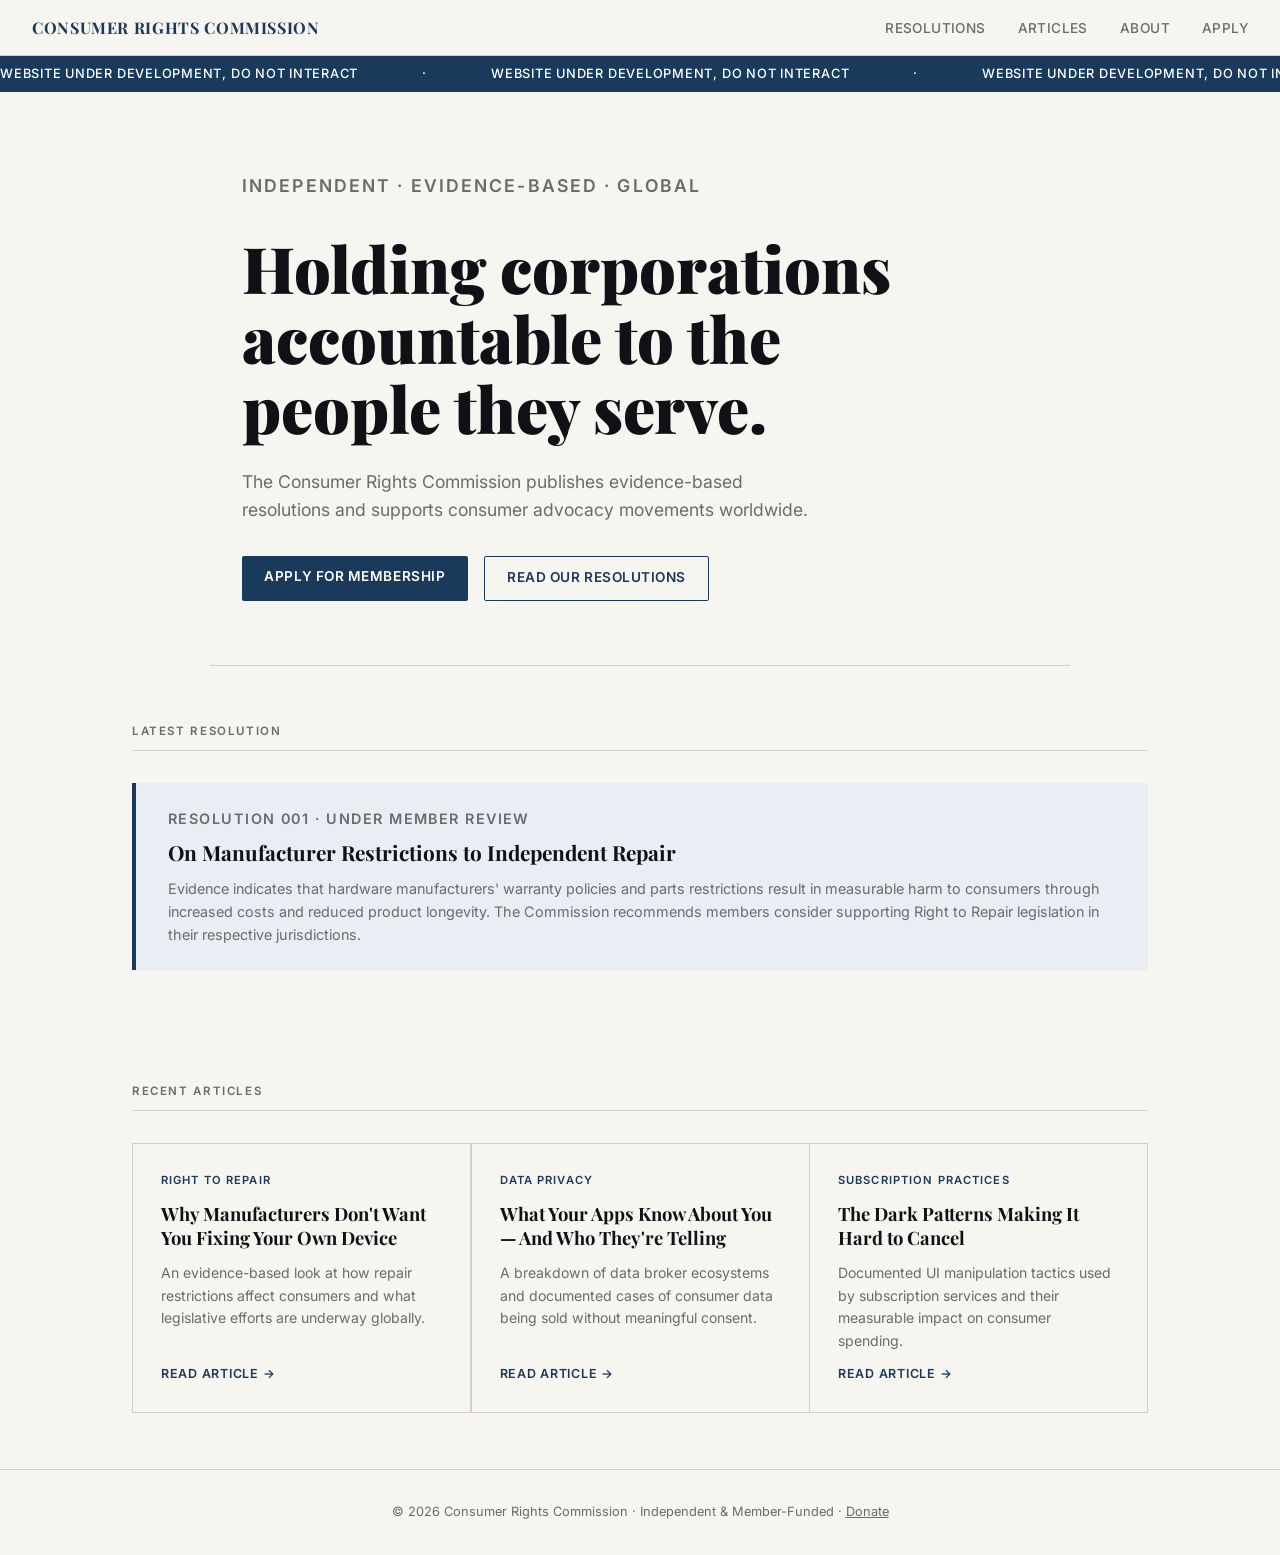
==== index.html @ ad3efb2b "Update index.html" ====
<!DOCTYPE html>
<html lang="en">
<head>
  <meta charset="UTF-8" />
  <meta name="viewport" content="width=device-width, initial-scale=1.0" />
  <title>Consumer Rights Commission</title>
  <link href="https://fonts.googleapis.com/css2?family=Playfair+Display:wght@700;900&family=Inter:wght@400;500;600&display=swap" rel="stylesheet" />
  <style>
    *, *::before, *::after { box-sizing: border-box; margin: 0; padding: 0; }

    :root {
      --ink:       #0f1117;
      --paper:     #f7f5f0;
      --mid:       #6b6b6b;
      --rule:      #d4cfc5;
      --accent:    #1a3a5c;
      --accent-lt: #e8eef4;
    }

    body {
      background: var(--paper);
      color: var(--ink);
      font-family: 'Inter', sans-serif;
      font-size: 16px;
      line-height: 1.6;
    }

    /* ── NAV ── */
    nav {
      border-bottom: 1px solid var(--rule);
      padding: 0 2rem;
      display: flex;
      align-items: center;
      justify-content: space-between;
      height: 56px;
    }
    .nav-logo {
      font-family: 'Playfair Display', serif;
      font-size: 1rem;
      font-weight: 700;
      letter-spacing: .04em;
      text-transform: uppercase;
      color: var(--accent);
    }
    .nav-links { display: flex; gap: 2rem; list-style: none; }
    .nav-links a {
      text-decoration: none;
      font-size: .85rem;
      font-weight: 500;
      color: var(--mid);
      letter-spacing: .03em;
      text-transform: uppercase;
      transition: color .15s;
    }
    .nav-links a:hover { color: var(--ink); }

    /* ── HERO ── */
    .hero {
      border-bottom: 1px solid var(--rule);
      padding: 5rem 2rem 4rem;
      max-width: 860px;
      margin: 0 auto;
    }
    .hero-eyebrow {
      font-size: .75rem;
      font-weight: 600;
      letter-spacing: .12em;
      text-transform: uppercase;
      color: var(--accent);
      margin-bottom: 1.25rem;
    }
    .hero h1 {
      font-family: 'Playfair Display', serif;
      font-size: clamp(2.4rem, 5vw, 4rem);
      font-weight: 900;
      line-height: 1.1;
      margin-bottom: 1.5rem;
      max-width: 720px;
    }
    .hero p {
      font-size: 1.1rem;
      color: var(--mid);
      max-width: 580px;
      margin-bottom: 2rem;
    }
    .hero-actions { display: flex; gap: 1rem; flex-wrap: wrap; }
    .btn {
      display: inline-block;
      padding: .65rem 1.4rem;
      font-size: .85rem;
      font-weight: 600;
      letter-spacing: .04em;
      text-transform: uppercase;
      text-decoration: none;
      border-radius: 2px;
      transition: background .15s, color .15s;
      cursor: pointer;
      border: none;
    }
    .btn-primary { background: var(--accent); color: #fff; }
    .btn-primary:hover { background: #122a45; }
    .btn-outline { background: transparent; color: var(--accent); border: 1.5px solid var(--accent); }
    .btn-outline:hover { background: var(--accent-lt); }

    /* ── TICKER ── */
    .ticker-wrap {
      background: var(--accent);
      color: #fff;
      overflow: hidden;
      padding: .5rem 0;
      font-size: .8rem;
      font-weight: 500;
      letter-spacing: .06em;
      text-transform: uppercase;
    }
    .ticker-inner {
      display: flex;
      gap: 4rem;
      white-space: nowrap;
      animation: ticker 22s linear infinite;
    }
    @keyframes ticker {
      from { transform: translateX(0); }
      to   { transform: translateX(-50%); }
    }

    /* ── GRID ── */
    .section {
      max-width: 1080px;
      margin: 0 auto;
      padding: 3.5rem 2rem;
    }
    .section-label {
      font-size: .72rem;
      font-weight: 600;
      letter-spacing: .14em;
      text-transform: uppercase;
      color: var(--mid);
      border-bottom: 1px solid var(--rule);
      padding-bottom: .6rem;
      margin-bottom: 2rem;
    }
    .card-grid {
      display: grid;
      grid-template-columns: repeat(auto-fill, minmax(280px, 1fr));
      gap: 1.5px;
      background: var(--rule);
      border: 1.5px solid var(--rule);
    }
    .card {
      background: var(--paper);
      padding: 1.75rem;
      display: flex;
      flex-direction: column;
      gap: .75rem;
    }
    .card-tag {
      font-size: .7rem;
      font-weight: 600;
      letter-spacing: .1em;
      text-transform: uppercase;
      color: var(--accent);
    }
    .card h3 {
      font-family: 'Playfair Display', serif;
      font-size: 1.15rem;
      font-weight: 700;
      line-height: 1.3;
    }
    .card p { font-size: .88rem; color: var(--mid); }
    .card-link {
      margin-top: auto;
      font-size: .78rem;
      font-weight: 600;
      letter-spacing: .06em;
      text-transform: uppercase;
      color: var(--accent);
      text-decoration: none;
    }
    .card-link:hover { text-decoration: underline; }

    /* ── RESOLUTION BANNER ── */
    .resolution {
      background: var(--accent-lt);
      border-left: 4px solid var(--accent);
      padding: 1.5rem 2rem;
      margin: 0 2rem;
      max-width: 1080px;
      margin: 0 auto 0;
    }
    .resolution-meta {
      font-size: .72rem;
      font-weight: 600;
      letter-spacing: .1em;
      text-transform: uppercase;
      color: var(--accent);
      margin-bottom: .4rem;
    }
    .resolution h3 {
      font-family: 'Playfair Display', serif;
      font-size: 1.3rem;
      margin-bottom: .5rem;
    }
    .resolution p { font-size: .9rem; color: var(--mid); }

    /* ── FOOTER ── */
    footer {
      border-top: 1px solid var(--rule);
      padding: 2rem;
      text-align: center;
      font-size: .8rem;
      color: var(--mid);
    }
  </style>
</head>
<body>

  <nav>
    <span class="nav-logo">Consumer Rights Commission</span>
    <ul class="nav-links">
      <li><a href="resolutions.html">Resolutions</a></li>
      <li><a href="articles.html">Articles</a></li>
      <li><a href=about.html">About</a></li>
      <li><a href="apply.html">Apply</a></li>
    </ul>
  </nav>

  <div class="ticker-wrap">
    <div class="ticker-inner">
      <span>WEBSITE UNDER DEVELOPMENT, DO NOT INTERACT</span>
      <span>·</span>
      <span>WEBSITE UNDER DEVELOPMENT, DO NOT INTERACT</span>
      <span>·</span>
      <span>WEBSITE UNDER DEVELOPMENT, DO NOT INTERACT</span>
      <span>·</span>
      <span>WEBSITE UNDER DEVELOPMENT, DO NOT INTERACT</span>
      <span>·</span>
      <span>WEBSITE UNDER DEVELOPMENT, DO NOT INTERACT</span>
      <span>·</span>
      <span>WEBSITE UNDER DEVELOPMENT, DO NOT INTERACT</span>
    </div>
  </div>

  <div class="hero">
    <p class="hero-eyebrow">Independent · Evidence-Based · Global</p>
    <h1>Holding corporations accountable to the people they serve.</h1>
    <p>The Consumer Rights Commission publishes evidence-based resolutions and supports consumer advocacy movements worldwide.</p>
    <div class="hero-actions">
      <a href="apply.html" class="btn btn-primary">Apply for Membership</a>
      <a href="resolutions" class="btn btn-outline">Read Our Resolutions</a>
    </div>
  </div>

  <div class="section">
    <p class="section-label">Latest Resolution</p>
    <div class="resolution">
      <p class="resolution-meta">Resolution 001 · Under Member Review</p>
      <h3>On Manufacturer Restrictions to Independent Repair</h3>
      <p>Evidence indicates that hardware manufacturers' warranty policies and parts restrictions result in measurable harm to consumers through increased costs and reduced product longevity. The Commission recommends members consider supporting Right to Repair legislation in their respective jurisdictions.</p>
    </div>
  </div>

  <div class="section">
    <p class="section-label">Recent Articles</p>
    <div class="card-grid">
      <div class="card">
        <span class="card-tag">Right to Repair</span>
        <h3>Why Manufacturers Don't Want You Fixing Your Own Device</h3>
        <p>An evidence-based look at how repair restrictions affect consumers and what legislative efforts are underway globally.</p>
        <a href="#" class="card-link">Read Article →</a>
      </div>
      <div class="card">
        <span class="card-tag">Data Privacy</span>
        <h3>What Your Apps Know About You — And Who They're Telling</h3>
        <p>A breakdown of data broker ecosystems and documented cases of consumer data being sold without meaningful consent.</p>
        <a href="#" class="card-link">Read Article →</a>
      </div>
      <div class="card">
        <span class="card-tag">Subscription Practices</span>
        <h3>The Dark Patterns Making It Hard to Cancel</h3>
        <p>Documented UI manipulation tactics used by subscription services and their measurable impact on consumer spending.</p>
        <a href="#" class="card-link">Read Article →</a>
      </div>
    </div>
  </div>

  <footer>
    © 2026 Consumer Rights Commission · Independent &amp; Member-Funded · <a href="#" style="color:inherit">Donate</a>
  </footer>

</body>
</html>
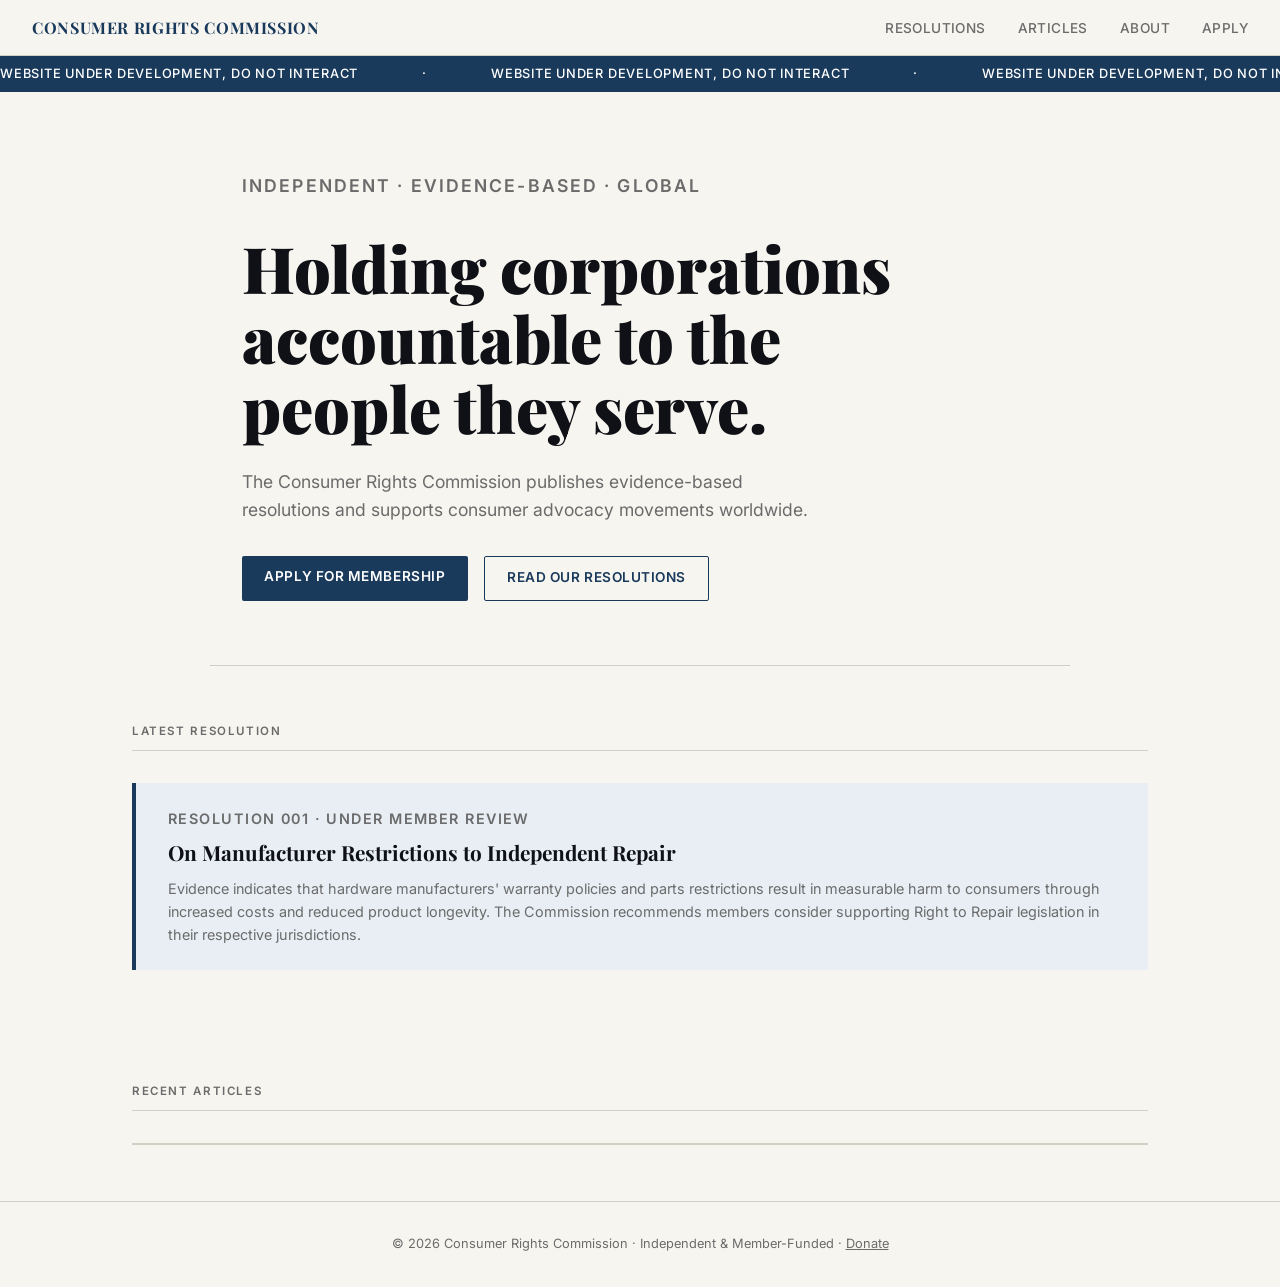
==== commit 64877d7f: "Update index.html" ====
--- a/index.html
+++ b/index.html
@@ -263,24 +263,6 @@
   <div class="section">
     <p class="section-label">Recent Articles</p>
     <div class="card-grid">
-      <div class="card">
-        <span class="card-tag">Right to Repair</span>
-        <h3>Why Manufacturers Don't Want You Fixing Your Own Device</h3>
-        <p>An evidence-based look at how repair restrictions affect consumers and what legislative efforts are underway globally.</p>
-        <a href="#" class="card-link">Read Article →</a>
-      </div>
-      <div class="card">
-        <span class="card-tag">Data Privacy</span>
-        <h3>What Your Apps Know About You — And Who They're Telling</h3>
-        <p>A breakdown of data broker ecosystems and documented cases of consumer data being sold without meaningful consent.</p>
-        <a href="#" class="card-link">Read Article →</a>
-      </div>
-      <div class="card">
-        <span class="card-tag">Subscription Practices</span>
-        <h3>The Dark Patterns Making It Hard to Cancel</h3>
-        <p>Documented UI manipulation tactics used by subscription services and their measurable impact on consumer spending.</p>
-        <a href="#" class="card-link">Read Article →</a>
-      </div>
     </div>
   </div>
 
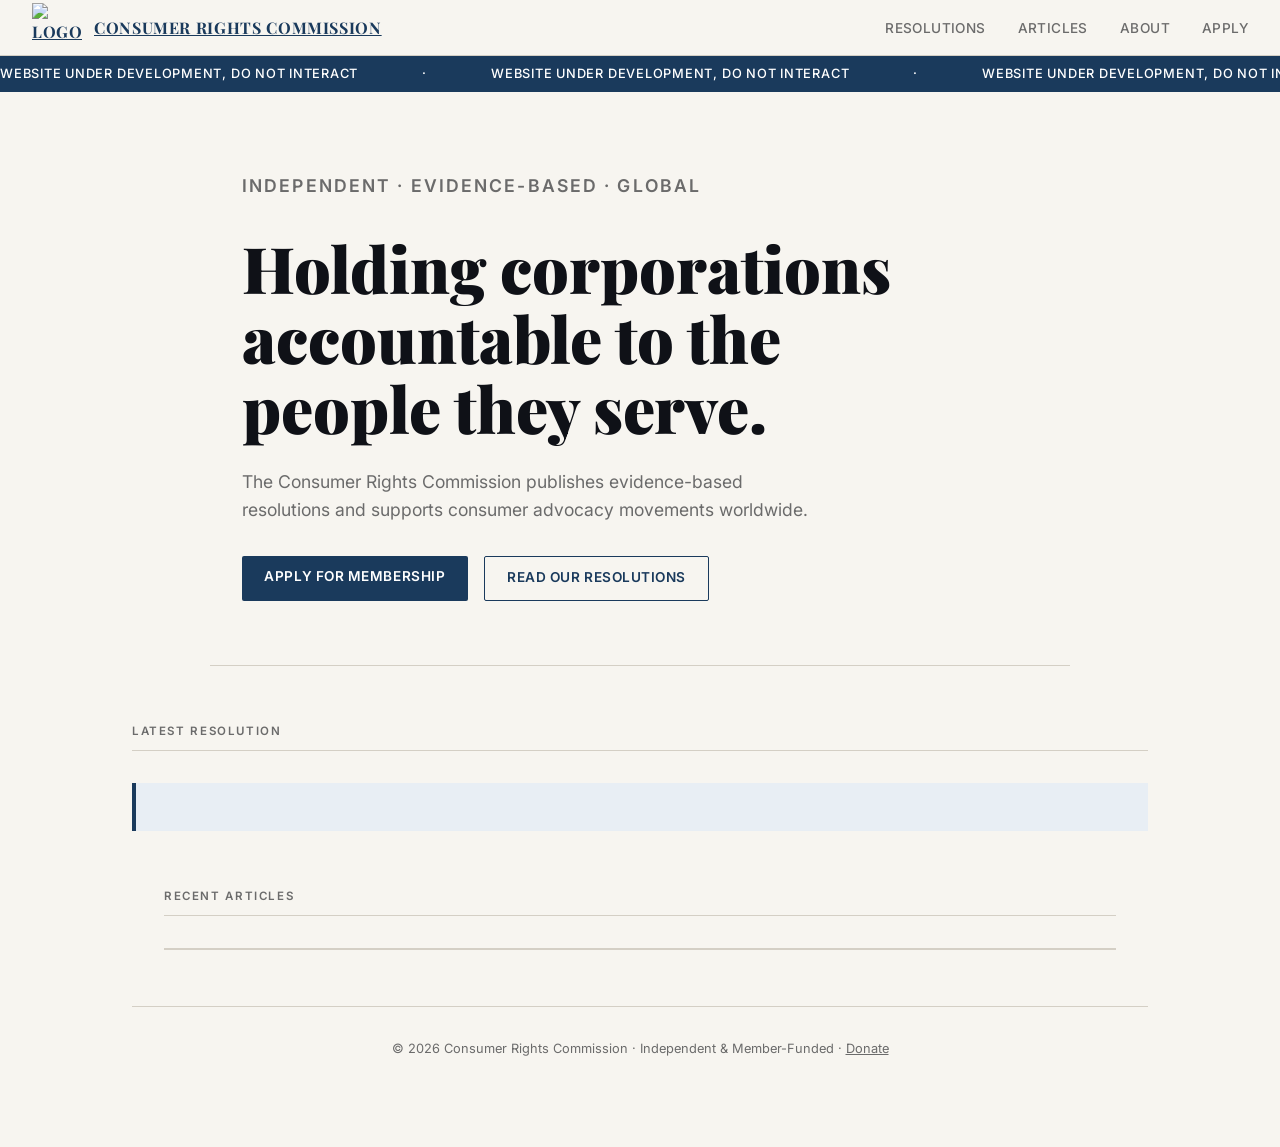
==== commit a3b29059: "Update index.html" ====
--- a/index.html
+++ b/index.html
@@ -5,6 +5,7 @@
   <meta name="viewport" content="width=device-width, initial-scale=1.0" />
   <title>Consumer Rights Commission</title>
   <link href="https://fonts.googleapis.com/css2?family=Playfair+Display:wght@700;900&family=Inter:wght@400;500;600&display=swap" rel="stylesheet" />
+  <link rel="icon" type="image/svg+xml" href="logo.svg" />
   <style>
     *, *::before, *::after { box-sizing: border-box; margin: 0; padding: 0; }
 
@@ -216,14 +217,17 @@
 <body>
 
   <nav>
-    <span class="nav-logo">Consumer Rights Commission</span>
-    <ul class="nav-links">
-      <li><a href="resolutions.html">Resolutions</a></li>
-      <li><a href="articles.html">Articles</a></li>
-      <li><a href=about.html">About</a></li>
-      <li><a href="apply.html">Apply</a></li>
-    </ul>
-  </nav>
+  <a href="index.html" class="nav-logo" style="display:flex; align-items:center; gap:.75rem;">
+    <img src="logo.svg" alt="Logo" height="50" width="50" />
+    <span>Consumer Rights Commission</span>
+  </a>
+  <ul class="nav-links">
+    <li><a href="resolutions.html">Resolutions</a></li>
+    <li><a href="articles.html">Articles</a></li>
+    <li><a href="about.html">About</a></li>
+    <li><a href="apply.html">Apply</a></li>
+  </ul>
+</nav>
 
   <div class="ticker-wrap">
     <div class="ticker-inner">
@@ -254,10 +258,6 @@
   <div class="section">
     <p class="section-label">Latest Resolution</p>
     <div class="resolution">
-      <p class="resolution-meta">Resolution 001 · Under Member Review</p>
-      <h3>On Manufacturer Restrictions to Independent Repair</h3>
-      <p>Evidence indicates that hardware manufacturers' warranty policies and parts restrictions result in measurable harm to consumers through increased costs and reduced product longevity. The Commission recommends members consider supporting Right to Repair legislation in their respective jurisdictions.</p>
-    </div>
   </div>
 
   <div class="section">
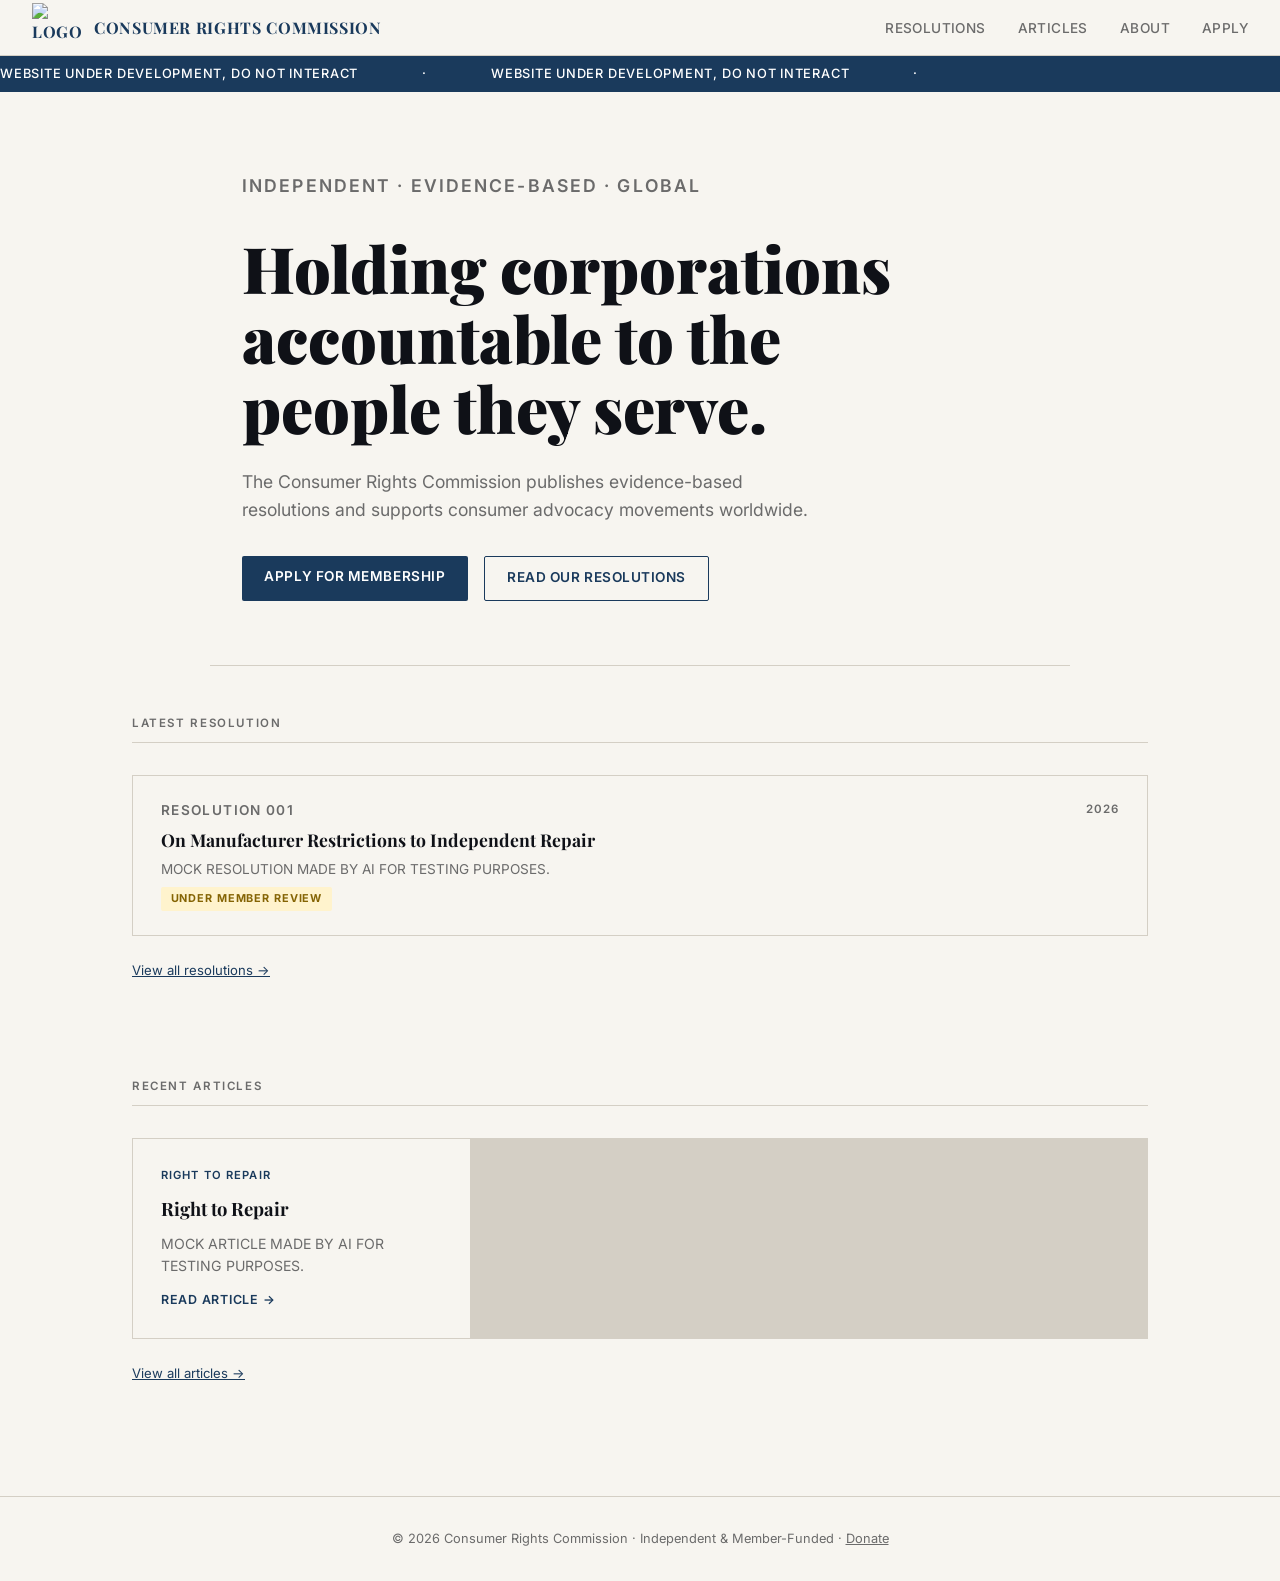
==== commit bc5fe1d3: "Update index.html" ====
--- a/index.html
+++ b/index.html
@@ -5,57 +5,10 @@
   <meta name="viewport" content="width=device-width, initial-scale=1.0" />
   <title>Consumer Rights Commission</title>
   <link href="https://fonts.googleapis.com/css2?family=Playfair+Display:wght@700;900&family=Inter:wght@400;500;600&display=swap" rel="stylesheet" />
+  <link rel="stylesheet" href="style.css" />
   <link rel="icon" type="image/svg+xml" href="logo.svg" />
+  <meta name="description" content="The Consumer Rights Commission is an independent, member-funded body publishing evidence-based resolutions and supporting consumer advocacy movements worldwide. Covering right to repair, data privacy, dark patterns, and more." />
   <style>
-    *, *::before, *::after { box-sizing: border-box; margin: 0; padding: 0; }
-
-    :root {
-      --ink:       #0f1117;
-      --paper:     #f7f5f0;
-      --mid:       #6b6b6b;
-      --rule:      #d4cfc5;
-      --accent:    #1a3a5c;
-      --accent-lt: #e8eef4;
-    }
-
-    body {
-      background: var(--paper);
-      color: var(--ink);
-      font-family: 'Inter', sans-serif;
-      font-size: 16px;
-      line-height: 1.6;
-    }
-
-    /* ── NAV ── */
-    nav {
-      border-bottom: 1px solid var(--rule);
-      padding: 0 2rem;
-      display: flex;
-      align-items: center;
-      justify-content: space-between;
-      height: 56px;
-    }
-    .nav-logo {
-      font-family: 'Playfair Display', serif;
-      font-size: 1rem;
-      font-weight: 700;
-      letter-spacing: .04em;
-      text-transform: uppercase;
-      color: var(--accent);
-    }
-    .nav-links { display: flex; gap: 2rem; list-style: none; }
-    .nav-links a {
-      text-decoration: none;
-      font-size: .85rem;
-      font-weight: 500;
-      color: var(--mid);
-      letter-spacing: .03em;
-      text-transform: uppercase;
-      transition: color .15s;
-    }
-    .nav-links a:hover { color: var(--ink); }
-
-    /* ── HERO ── */
     .hero {
       border-bottom: 1px solid var(--rule);
       padding: 5rem 2rem 4rem;
@@ -85,149 +38,22 @@
       margin-bottom: 2rem;
     }
     .hero-actions { display: flex; gap: 1rem; flex-wrap: wrap; }
-    .btn {
-      display: inline-block;
-      padding: .65rem 1.4rem;
-      font-size: .85rem;
-      font-weight: 600;
-      letter-spacing: .04em;
-      text-transform: uppercase;
-      text-decoration: none;
-      border-radius: 2px;
-      transition: background .15s, color .15s;
-      cursor: pointer;
-      border: none;
-    }
-    .btn-primary { background: var(--accent); color: #fff; }
-    .btn-primary:hover { background: #122a45; }
-    .btn-outline { background: transparent; color: var(--accent); border: 1.5px solid var(--accent); }
-    .btn-outline:hover { background: var(--accent-lt); }
-
-    /* ── TICKER ── */
-    .ticker-wrap {
-      background: var(--accent);
-      color: #fff;
-      overflow: hidden;
-      padding: .5rem 0;
-      font-size: .8rem;
-      font-weight: 500;
-      letter-spacing: .06em;
-      text-transform: uppercase;
-    }
-    .ticker-inner {
-      display: flex;
-      gap: 4rem;
-      white-space: nowrap;
-      animation: ticker 22s linear infinite;
-    }
-    @keyframes ticker {
-      from { transform: translateX(0); }
-      to   { transform: translateX(-50%); }
-    }
-
-    /* ── GRID ── */
-    .section {
-      max-width: 1080px;
-      margin: 0 auto;
-      padding: 3.5rem 2rem;
-    }
-    .section-label {
-      font-size: .72rem;
-      font-weight: 600;
-      letter-spacing: .14em;
-      text-transform: uppercase;
-      color: var(--mid);
-      border-bottom: 1px solid var(--rule);
-      padding-bottom: .6rem;
-      margin-bottom: 2rem;
-    }
-    .card-grid {
-      display: grid;
-      grid-template-columns: repeat(auto-fill, minmax(280px, 1fr));
-      gap: 1.5px;
-      background: var(--rule);
-      border: 1.5px solid var(--rule);
-    }
-    .card {
-      background: var(--paper);
-      padding: 1.75rem;
-      display: flex;
-      flex-direction: column;
-      gap: .75rem;
-    }
-    .card-tag {
-      font-size: .7rem;
-      font-weight: 600;
-      letter-spacing: .1em;
-      text-transform: uppercase;
-      color: var(--accent);
-    }
-    .card h3 {
-      font-family: 'Playfair Display', serif;
-      font-size: 1.15rem;
-      font-weight: 700;
-      line-height: 1.3;
-    }
-    .card p { font-size: .88rem; color: var(--mid); }
-    .card-link {
-      margin-top: auto;
-      font-size: .78rem;
-      font-weight: 600;
-      letter-spacing: .06em;
-      text-transform: uppercase;
-      color: var(--accent);
-      text-decoration: none;
-    }
-    .card-link:hover { text-decoration: underline; }
-
-    /* ── RESOLUTION BANNER ── */
-    .resolution {
-      background: var(--accent-lt);
-      border-left: 4px solid var(--accent);
-      padding: 1.5rem 2rem;
-      margin: 0 2rem;
-      max-width: 1080px;
-      margin: 0 auto 0;
-    }
-    .resolution-meta {
-      font-size: .72rem;
-      font-weight: 600;
-      letter-spacing: .1em;
-      text-transform: uppercase;
-      color: var(--accent);
-      margin-bottom: .4rem;
-    }
-    .resolution h3 {
-      font-family: 'Playfair Display', serif;
-      font-size: 1.3rem;
-      margin-bottom: .5rem;
-    }
-    .resolution p { font-size: .9rem; color: var(--mid); }
-
-    /* ── FOOTER ── */
-    footer {
-      border-top: 1px solid var(--rule);
-      padding: 2rem;
-      text-align: center;
-      font-size: .8rem;
-      color: var(--mid);
-    }
   </style>
 </head>
 <body>
 
   <nav>
-  <a href="index.html" class="nav-logo" style="display:flex; align-items:center; gap:.75rem;">
-    <img src="logo.svg" alt="Logo" height="50" width="50" />
-    <span>Consumer Rights Commission</span>
-  </a>
-  <ul class="nav-links">
-    <li><a href="resolutions.html">Resolutions</a></li>
-    <li><a href="articles.html">Articles</a></li>
-    <li><a href="about.html">About</a></li>
-    <li><a href="apply.html">Apply</a></li>
-  </ul>
-</nav>
+    <a href="index.html" class="nav-logo" style="display:flex; align-items:center; gap:.75rem;">
+      <img src="logo.svg" alt="Logo" height="50" width="50" />
+      <span>Consumer Rights Commission</span>
+    </a>
+    <ul class="nav-links">
+      <li><a href="resolutions.html">Resolutions</a></li>
+      <li><a href="articles.html">Articles</a></li>
+      <li><a href="about.html">About</a></li>
+      <li><a href="apply.html">Apply</a></li>
+    </ul>
+  </nav>
 
   <div class="ticker-wrap">
     <div class="ticker-inner">
@@ -235,13 +61,6 @@
       <span>·</span>
       <span>WEBSITE UNDER DEVELOPMENT, DO NOT INTERACT</span>
       <span>·</span>
-      <span>WEBSITE UNDER DEVELOPMENT, DO NOT INTERACT</span>
-      <span>·</span>
-      <span>WEBSITE UNDER DEVELOPMENT, DO NOT INTERACT</span>
-      <span>·</span>
-      <span>WEBSITE UNDER DEVELOPMENT, DO NOT INTERACT</span>
-      <span>·</span>
-      <span>WEBSITE UNDER DEVELOPMENT, DO NOT INTERACT</span>
     </div>
   </div>
 
@@ -251,23 +70,45 @@
     <p>The Consumer Rights Commission publishes evidence-based resolutions and supports consumer advocacy movements worldwide.</p>
     <div class="hero-actions">
       <a href="apply.html" class="btn btn-primary">Apply for Membership</a>
-      <a href="resolutions" class="btn btn-outline">Read Our Resolutions</a>
+      <a href="resolutions.html" class="btn btn-outline">Read Our Resolutions</a>
     </div>
   </div>
 
   <div class="section">
     <p class="section-label">Latest Resolution</p>
-    <div class="resolution">
+    <div class="resolution-list">
+      <div class="resolution-row">
+        <div class="resolution-row-body">
+          <p class="resolution-meta" style="margin-bottom:.3rem;">Resolution 001</p>
+          <h3><a href="resolutions/001-right-to-repair.html" style="color:var(--ink); text-decoration:none;">On Manufacturer Restrictions to Independent Repair</a></h3>
+          <p>MOCK RESOLUTION MADE BY AI FOR TESTING PURPOSES.</p>
+          <span class="status-badge status-review">Under Member Review</span>
+        </div>
+        <div class="resolution-row-meta">2026</div>
+      </div>
+    </div>
+    <p style="font-size:.82rem; color:var(--mid); margin-top:1.5rem;">
+      <a href="resolutions.html" style="color:var(--accent);">View all resolutions →</a>
+    </p>
   </div>
 
   <div class="section">
     <p class="section-label">Recent Articles</p>
     <div class="card-grid">
+      <div class="card">
+        <span class="card-tag">Right to Repair</span>
+        <h3>Right to Repair</h3>
+        <p>MOCK ARTICLE MADE BY AI FOR TESTING PURPOSES.</p>
+        <a href="articles/right-to-repair.html" class="card-link">Read Article →</a>
+      </div>
     </div>
+    <p style="font-size:.82rem; color:var(--mid); margin-top:1.5rem;">
+      <a href="articles.html" style="color:var(--accent);">View all articles →</a>
+    </p>
   </div>
 
   <footer>
-    © 2026 Consumer Rights Commission · Independent &amp; Member-Funded · <a href="#" style="color:inherit">Donate</a>
+    © 2026 Consumer Rights Commission · Independent &amp; Member-Funded · <a href="#">Donate</a>
   </footer>
 
 </body>
--- a/style.css
+++ b/style.css
@@ -0,0 +1,305 @@
+*, *::before, *::after { box-sizing: border-box; margin: 0; padding: 0; }
+
+:root {
+  --ink:       #0f1117;
+  --paper:     #f7f5f0;
+  --mid:       #6b6b6b;
+  --rule:      #d4cfc5;
+  --accent:    #1a3a5c;
+  --accent-lt: #e8eef4;
+}
+
+body {
+  background: var(--paper);
+  color: var(--ink);
+  font-family: 'Inter', sans-serif;
+  font-size: 16px;
+  line-height: 1.6;
+}
+
+/* ── NAV ── */
+nav {
+  border-bottom: 1px solid var(--rule);
+  padding: 0 2rem;
+  display: flex;
+  align-items: center;
+  justify-content: space-between;
+  height: 56px;
+  position: sticky;
+  top: 0;
+  background: var(--paper);
+  z-index: 100;
+}
+.nav-logo {
+  font-family: 'Playfair Display', serif;
+  font-size: 1rem;
+  font-weight: 700;
+  letter-spacing: .04em;
+  text-transform: uppercase;
+  color: var(--accent);
+  text-decoration: none;
+}
+.nav-links { display: flex; gap: 2rem; list-style: none; }
+.nav-links a {
+  text-decoration: none;
+  font-size: .85rem;
+  font-weight: 500;
+  color: var(--mid);
+  letter-spacing: .03em;
+  text-transform: uppercase;
+  transition: color .15s;
+}
+.nav-links a:hover, .nav-links a.active { color: var(--ink); }
+
+/* ── TICKER ── */
+.ticker-wrap {
+  background: var(--accent);
+  color: #fff;
+  overflow: hidden;
+  padding: .5rem 0;
+  font-size: .8rem;
+  font-weight: 500;
+  letter-spacing: .06em;
+  text-transform: uppercase;
+}
+.ticker-inner {
+  display: flex;
+  gap: 4rem;
+  white-space: nowrap;
+  animation: ticker 22s linear infinite;
+}
+@keyframes ticker {
+  from { transform: translateX(0); }
+  to   { transform: translateX(-50%); }
+}
+
+/* ── BUTTONS ── */
+.btn {
+  display: inline-block;
+  padding: .65rem 1.4rem;
+  font-size: .85rem;
+  font-weight: 600;
+  letter-spacing: .04em;
+  text-transform: uppercase;
+  text-decoration: none;
+  border-radius: 2px;
+  transition: background .15s, color .15s;
+  cursor: pointer;
+  border: none;
+  font-family: 'Inter', sans-serif;
+}
+.btn-primary { background: var(--accent); color: #fff; }
+.btn-primary:hover { background: #122a45; }
+.btn-outline { background: transparent; color: var(--accent); border: 1.5px solid var(--accent); }
+.btn-outline:hover { background: var(--accent-lt); }
+
+/* ── PAGE HERO ── */
+.page-hero {
+  border-bottom: 1px solid var(--rule);
+  padding: 3.5rem 2rem 3rem;
+  max-width: 1080px;
+  margin: 0 auto;
+}
+.page-hero-eyebrow {
+  font-size: .72rem;
+  font-weight: 600;
+  letter-spacing: .14em;
+  text-transform: uppercase;
+  color: var(--accent);
+  margin-bottom: .75rem;
+}
+.page-hero h1 {
+  font-family: 'Playfair Display', serif;
+  font-size: clamp(1.8rem, 4vw, 3rem);
+  font-weight: 900;
+  line-height: 1.1;
+  margin-bottom: 1rem;
+}
+.page-hero p {
+  font-size: 1rem;
+  color: var(--mid);
+  max-width: 580px;
+}
+
+/* ── SECTION ── */
+.section {
+  max-width: 1080px;
+  margin: 0 auto;
+  padding: 3rem 2rem;
+}
+.section-label {
+  font-size: .72rem;
+  font-weight: 600;
+  letter-spacing: .14em;
+  text-transform: uppercase;
+  color: var(--mid);
+  border-bottom: 1px solid var(--rule);
+  padding-bottom: .6rem;
+  margin-bottom: 2rem;
+}
+
+/* ── CARDS ── */
+.card-grid {
+  display: grid;
+  grid-template-columns: repeat(auto-fill, minmax(280px, 1fr));
+  gap: 1.5px;
+  background: var(--rule);
+  border: 1.5px solid var(--rule);
+}
+.card {
+  background: var(--paper);
+  padding: 1.75rem;
+  display: flex;
+  flex-direction: column;
+  gap: .75rem;
+}
+.card-tag {
+  font-size: .7rem;
+  font-weight: 600;
+  letter-spacing: .1em;
+  text-transform: uppercase;
+  color: var(--accent);
+}
+.card h3 {
+  font-family: 'Playfair Display', serif;
+  font-size: 1.15rem;
+  font-weight: 700;
+  line-height: 1.3;
+}
+.card p { font-size: .88rem; color: var(--mid); }
+.card-link {
+  margin-top: auto;
+  font-size: .78rem;
+  font-weight: 600;
+  letter-spacing: .06em;
+  text-transform: uppercase;
+  color: var(--accent);
+  text-decoration: none;
+}
+.card-link:hover { text-decoration: underline; }
+
+/* ── RESOLUTION ── */
+.resolution {
+  background: var(--accent-lt);
+  border-left: 4px solid var(--accent);
+  padding: 1.5rem 2rem;
+  max-width: 1080px;
+  margin: 0 auto;
+}
+.resolution-meta {
+  font-size: .72rem;
+  font-weight: 600;
+  letter-spacing: .1em;
+  text-transform: uppercase;
+  color: var(--accent);
+  margin-bottom: .4rem;
+}
+.resolution h3 {
+  font-family: 'Playfair Display', serif;
+  font-size: 1.3rem;
+  margin-bottom: .5rem;
+}
+.resolution p { font-size: .9rem; color: var(--mid); }
+
+/* ── FOOTER ── */
+footer {
+  border-top: 1px solid var(--rule);
+  padding: 2rem;
+  text-align: center;
+  font-size: .8rem;
+  color: var(--mid);
+  margin-top: 4rem;
+}
+footer a { color: inherit; }
+
+/* ── PROSE ── */
+.prose {
+  max-width: 680px;
+  margin: 0 auto;
+  padding: 3rem 2rem;
+}
+.prose h2 {
+  font-family: 'Playfair Display', serif;
+  font-size: 1.5rem;
+  font-weight: 700;
+  margin: 2rem 0 .75rem;
+}
+.prose p { color: var(--mid); margin-bottom: 1.25rem; }
+.prose ul { color: var(--mid); padding-left: 1.5rem; margin-bottom: 1.25rem; }
+.prose li { margin-bottom: .4rem; }
+
+/* ── FORM ── */
+.form-wrap {
+  max-width: 640px;
+  margin: 0 auto;
+  padding: 3rem 2rem;
+}
+.form-group {
+  display: flex;
+  flex-direction: column;
+  gap: .4rem;
+  margin-bottom: 1.5rem;
+}
+.form-group label {
+  font-size: .78rem;
+  font-weight: 600;
+  letter-spacing: .08em;
+  text-transform: uppercase;
+  color: var(--ink);
+}
+.form-group input,
+.form-group textarea,
+.form-group select {
+  background: #fff;
+  border: 1.5px solid var(--rule);
+  border-radius: 2px;
+  padding: .65rem .9rem;
+  font-family: 'Inter', sans-serif;
+  font-size: .95rem;
+  color: var(--ink);
+  transition: border-color .15s;
+  outline: none;
+}
+.form-group input:focus,
+.form-group textarea:focus,
+.form-group select:focus { border-color: var(--accent); }
+.form-group textarea { resize: vertical; min-height: 120px; }
+.form-note {
+  font-size: .8rem;
+  color: var(--mid);
+  margin-bottom: 2rem;
+  line-height: 1.5;
+}
+
+/* ── RESOLUTION LIST ── */
+.resolution-list { display: flex; flex-direction: column; gap: 1.5px; background: var(--rule); border: 1.5px solid var(--rule); }
+.resolution-row {
+  background: var(--paper);
+  padding: 1.5rem 1.75rem;
+  display: flex;
+  align-items: flex-start;
+  justify-content: space-between;
+  gap: 2rem;
+}
+.resolution-row-body { flex: 1; }
+.resolution-row-body h3 {
+  font-family: 'Playfair Display', serif;
+  font-size: 1.1rem;
+  font-weight: 700;
+  margin-bottom: .3rem;
+}
+.resolution-row-body p { font-size: .85rem; color: var(--mid); }
+.resolution-row-meta { font-size: .72rem; font-weight: 600; letter-spacing: .08em; text-transform: uppercase; color: var(--mid); white-space: nowrap; }
+.status-badge {
+  display: inline-block;
+  padding: .2rem .6rem;
+  border-radius: 2px;
+  font-size: .68rem;
+  font-weight: 700;
+  letter-spacing: .08em;
+  text-transform: uppercase;
+  margin-top: .4rem;
+}
+.status-review { background: #fff3cd; color: #856404; }
+.status-passed { background: #d1e7dd; color: #0a3622; }
+.status-rejected { background: #f8d7da; color: #58151c; }
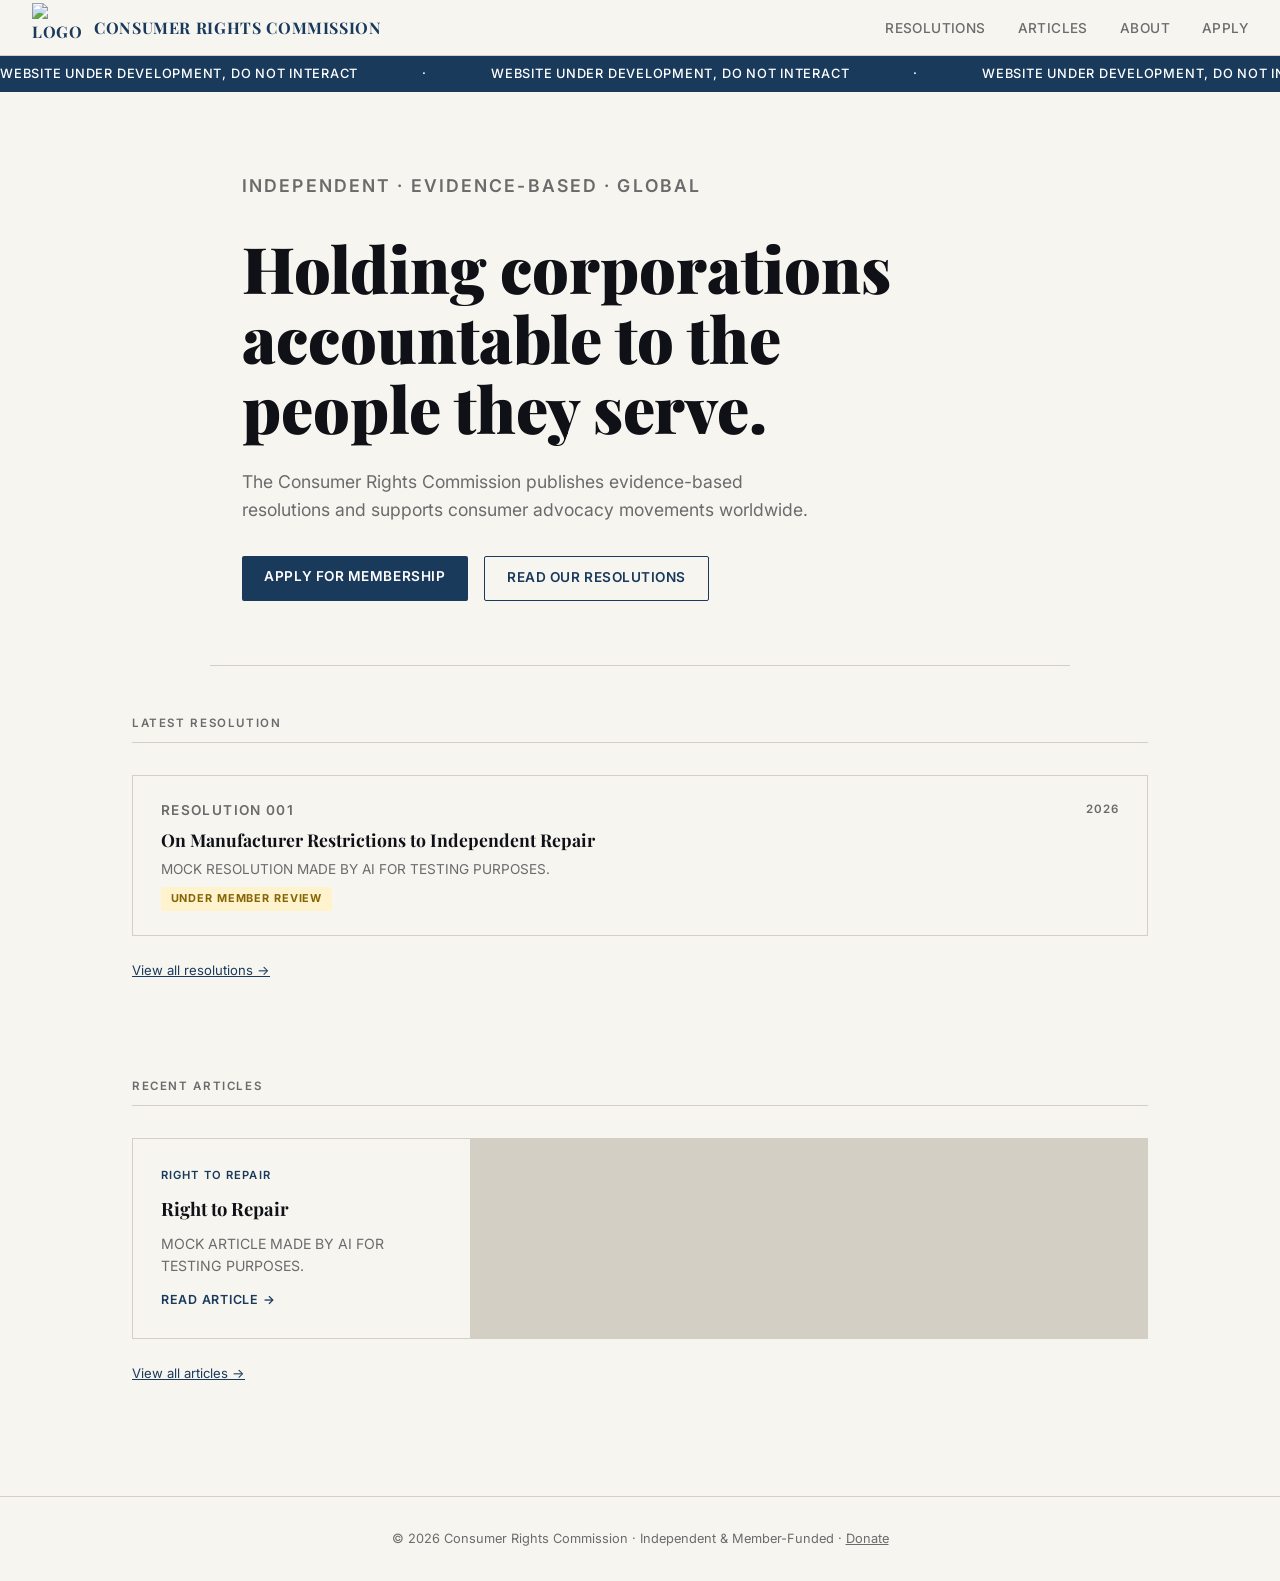
==== commit 4ff23d1d: "Update index.html" ====
--- a/index.html
+++ b/index.html
@@ -61,6 +61,14 @@
       <span>·</span>
       <span>WEBSITE UNDER DEVELOPMENT, DO NOT INTERACT</span>
       <span>·</span>
+      <span>WEBSITE UNDER DEVELOPMENT, DO NOT INTERACT</span>
+      <span>·</span>
+      <span>WEBSITE UNDER DEVELOPMENT, DO NOT INTERACT</span>
+      <span>·</span>
+      <span>WEBSITE UNDER DEVELOPMENT, DO NOT INTERACT</span>
+      <span>·</span>
+      <span>WEBSITE UNDER DEVELOPMENT, DO NOT INTERACT</span>
+      <span>·</span>
     </div>
   </div>
 
@@ -80,7 +88,7 @@
       <div class="resolution-row">
         <div class="resolution-row-body">
           <p class="resolution-meta" style="margin-bottom:.3rem;">Resolution 001</p>
-          <h3><a href="resolutions/001-right-to-repair.html" style="color:var(--ink); text-decoration:none;">On Manufacturer Restrictions to Independent Repair</a></h3>
+          <h3><a href="001-right-to-repair.html" style="color:var(--ink); text-decoration:none;">On Manufacturer Restrictions to Independent Repair</a></h3>
           <p>MOCK RESOLUTION MADE BY AI FOR TESTING PURPOSES.</p>
           <span class="status-badge status-review">Under Member Review</span>
         </div>
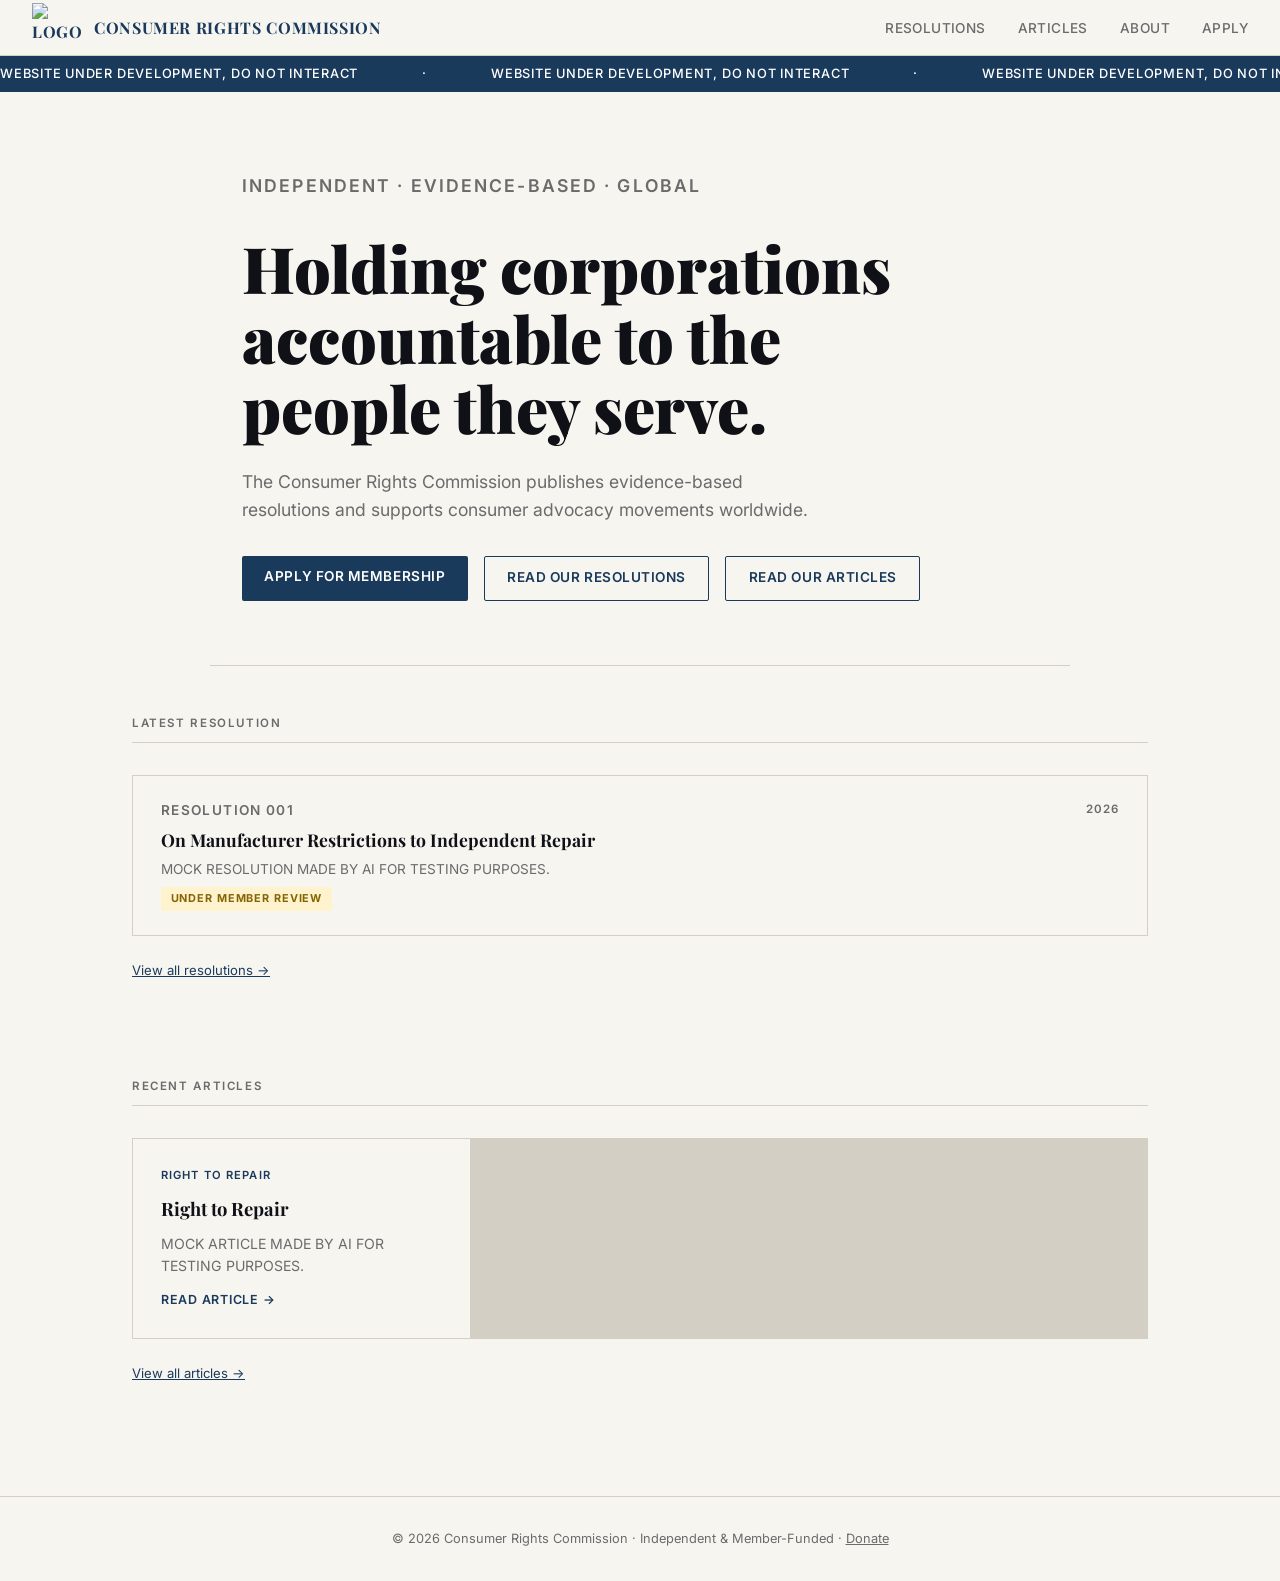
==== commit 4d031589: "Update index.html" ====
--- a/index.html
+++ b/index.html
@@ -79,6 +79,7 @@
     <div class="hero-actions">
       <a href="apply.html" class="btn btn-primary">Apply for Membership</a>
       <a href="resolutions.html" class="btn btn-outline">Read Our Resolutions</a>
+      <a href="resolutions.html" class="btn btn-outline">Read Our Articles</a>
     </div>
   </div>
 
@@ -107,7 +108,7 @@
         <span class="card-tag">Right to Repair</span>
         <h3>Right to Repair</h3>
         <p>MOCK ARTICLE MADE BY AI FOR TESTING PURPOSES.</p>
-        <a href="articles/right-to-repair.html" class="card-link">Read Article →</a>
+        <a href="right-to-repair.html" class="card-link">Read Article →</a>
       </div>
     </div>
     <p style="font-size:.82rem; color:var(--mid); margin-top:1.5rem;">
